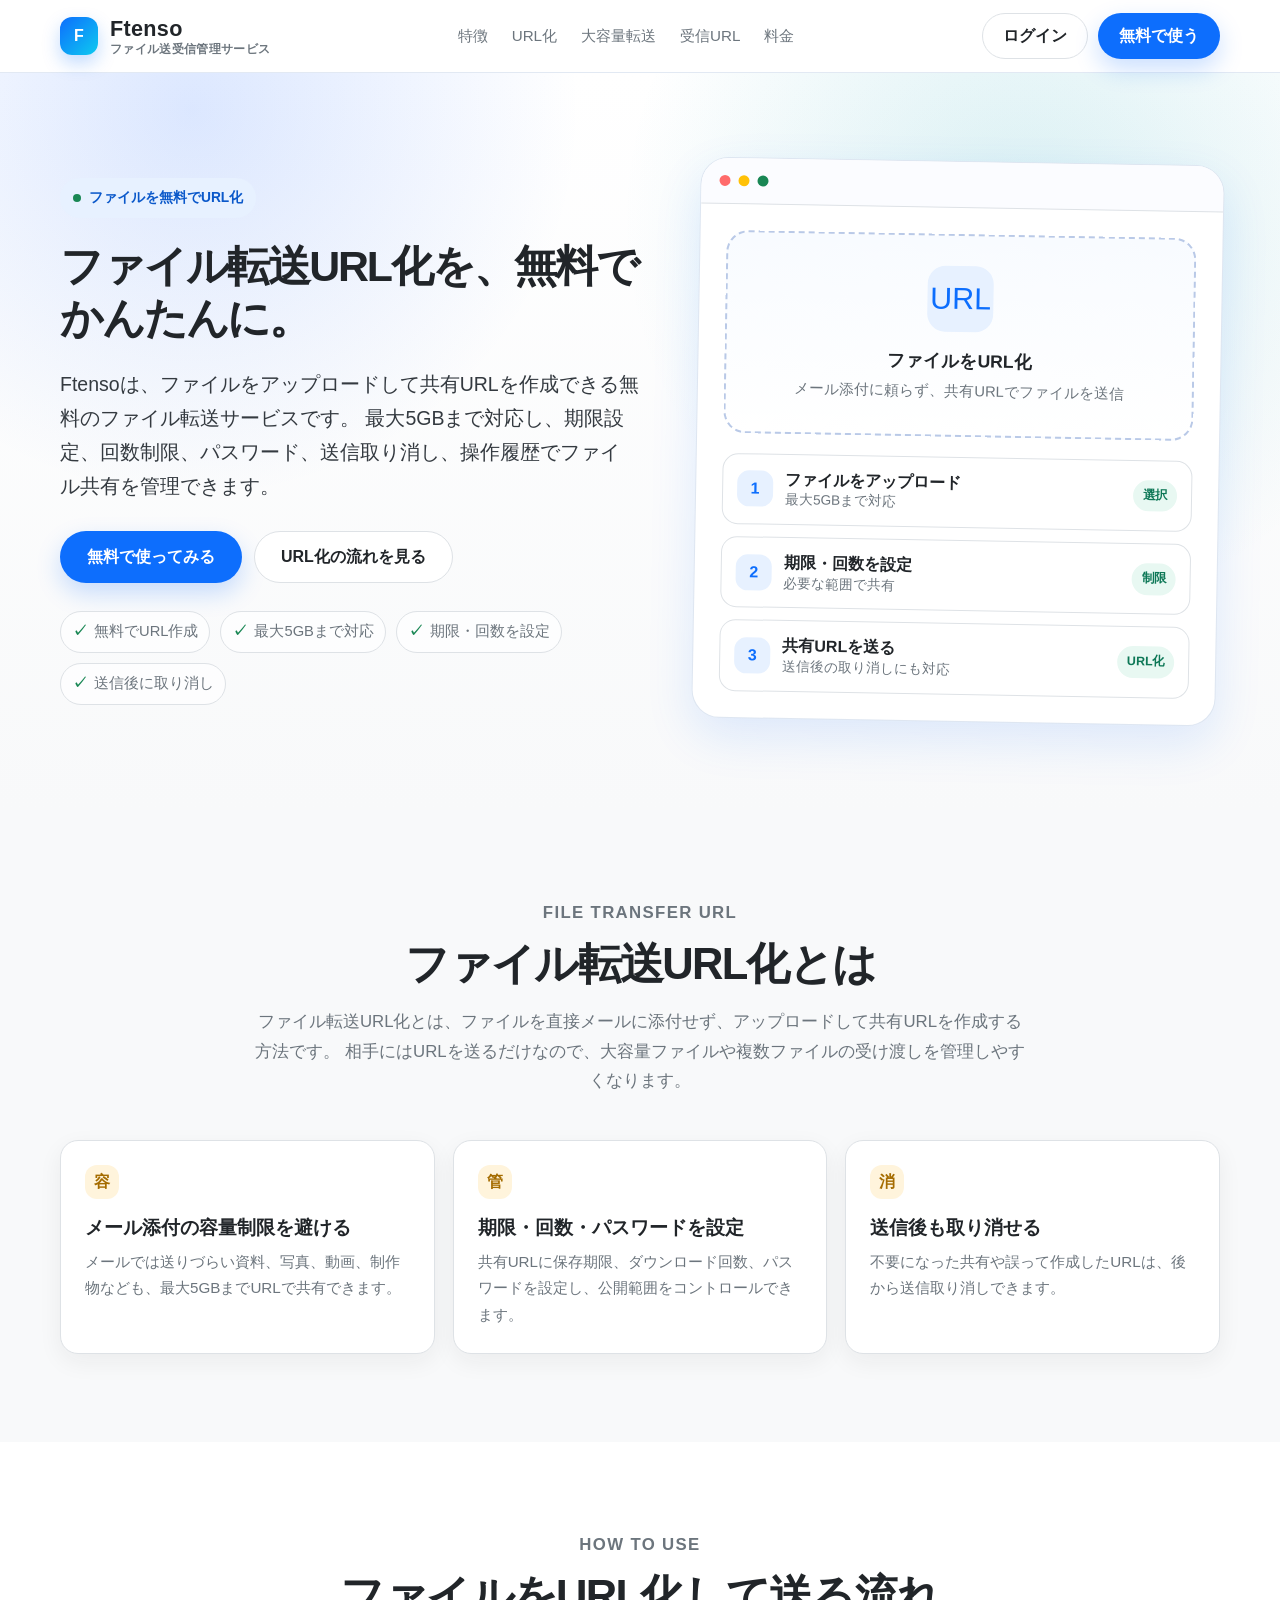
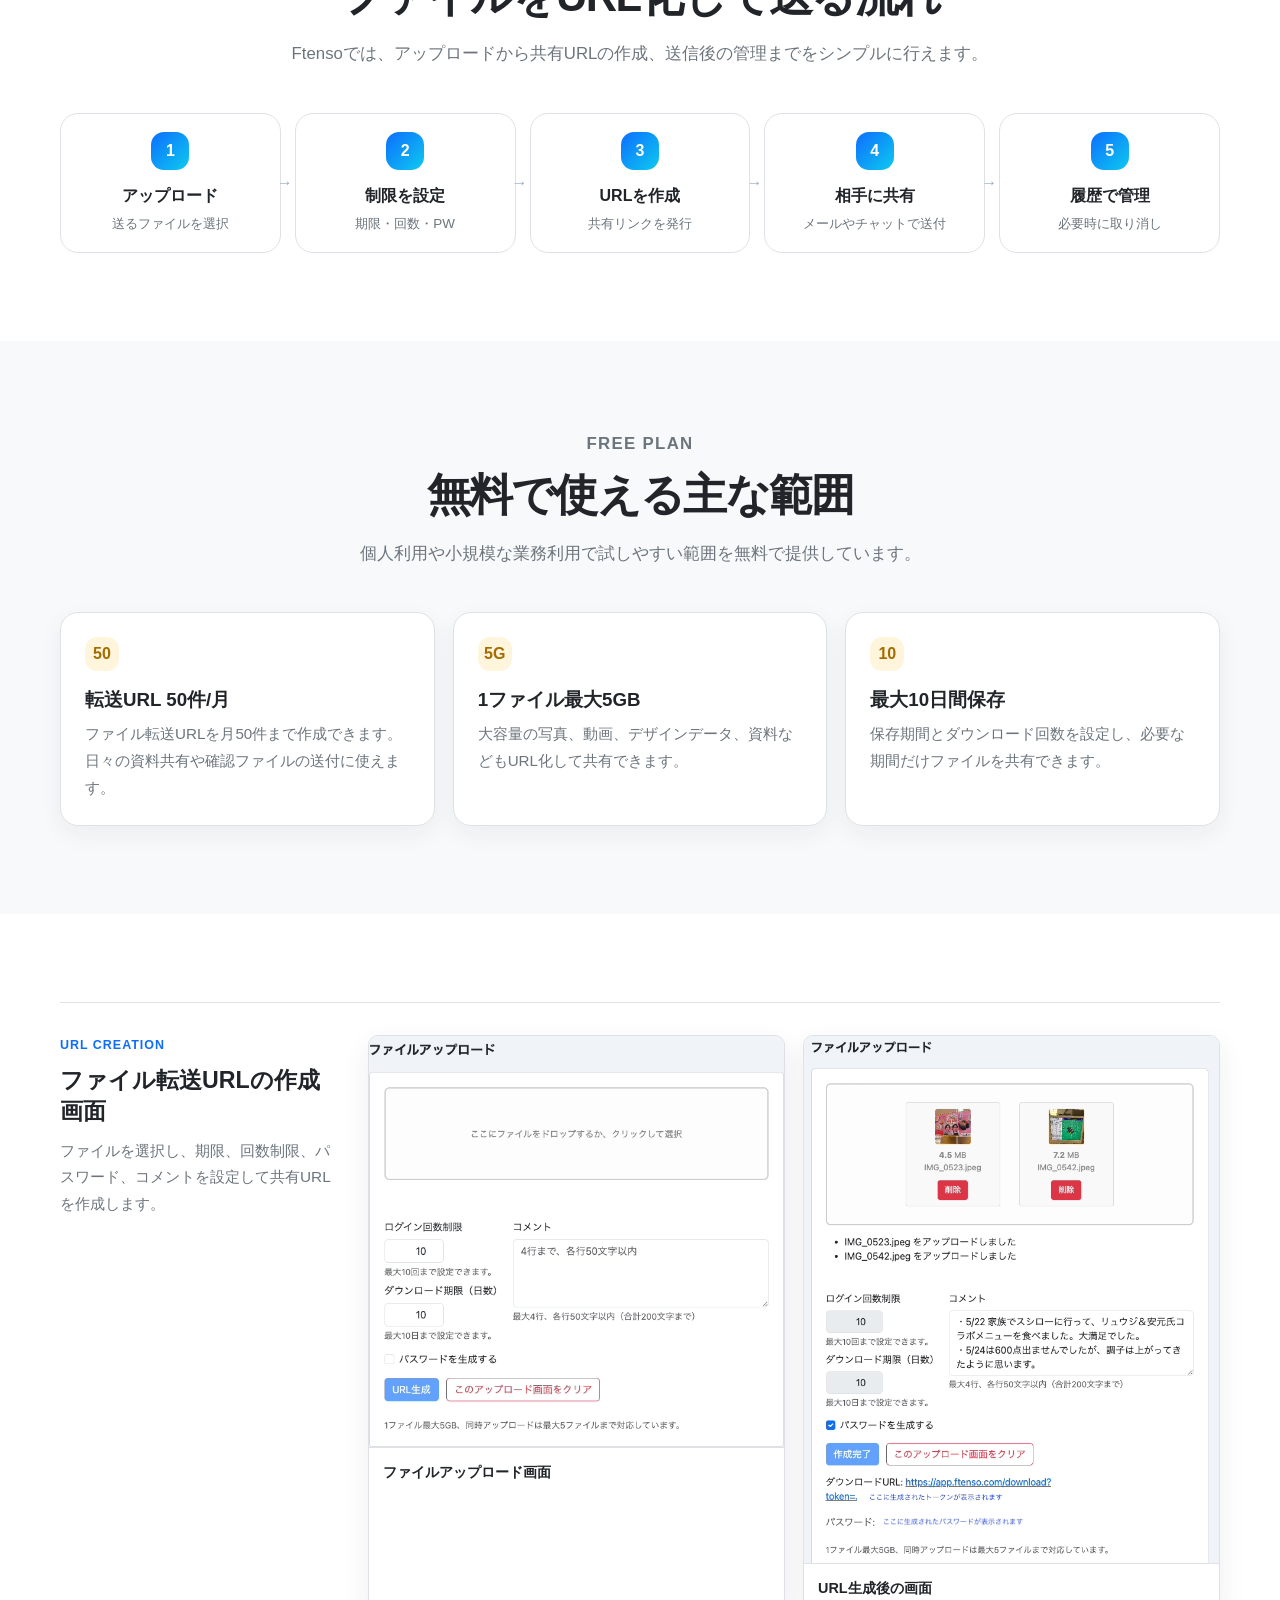
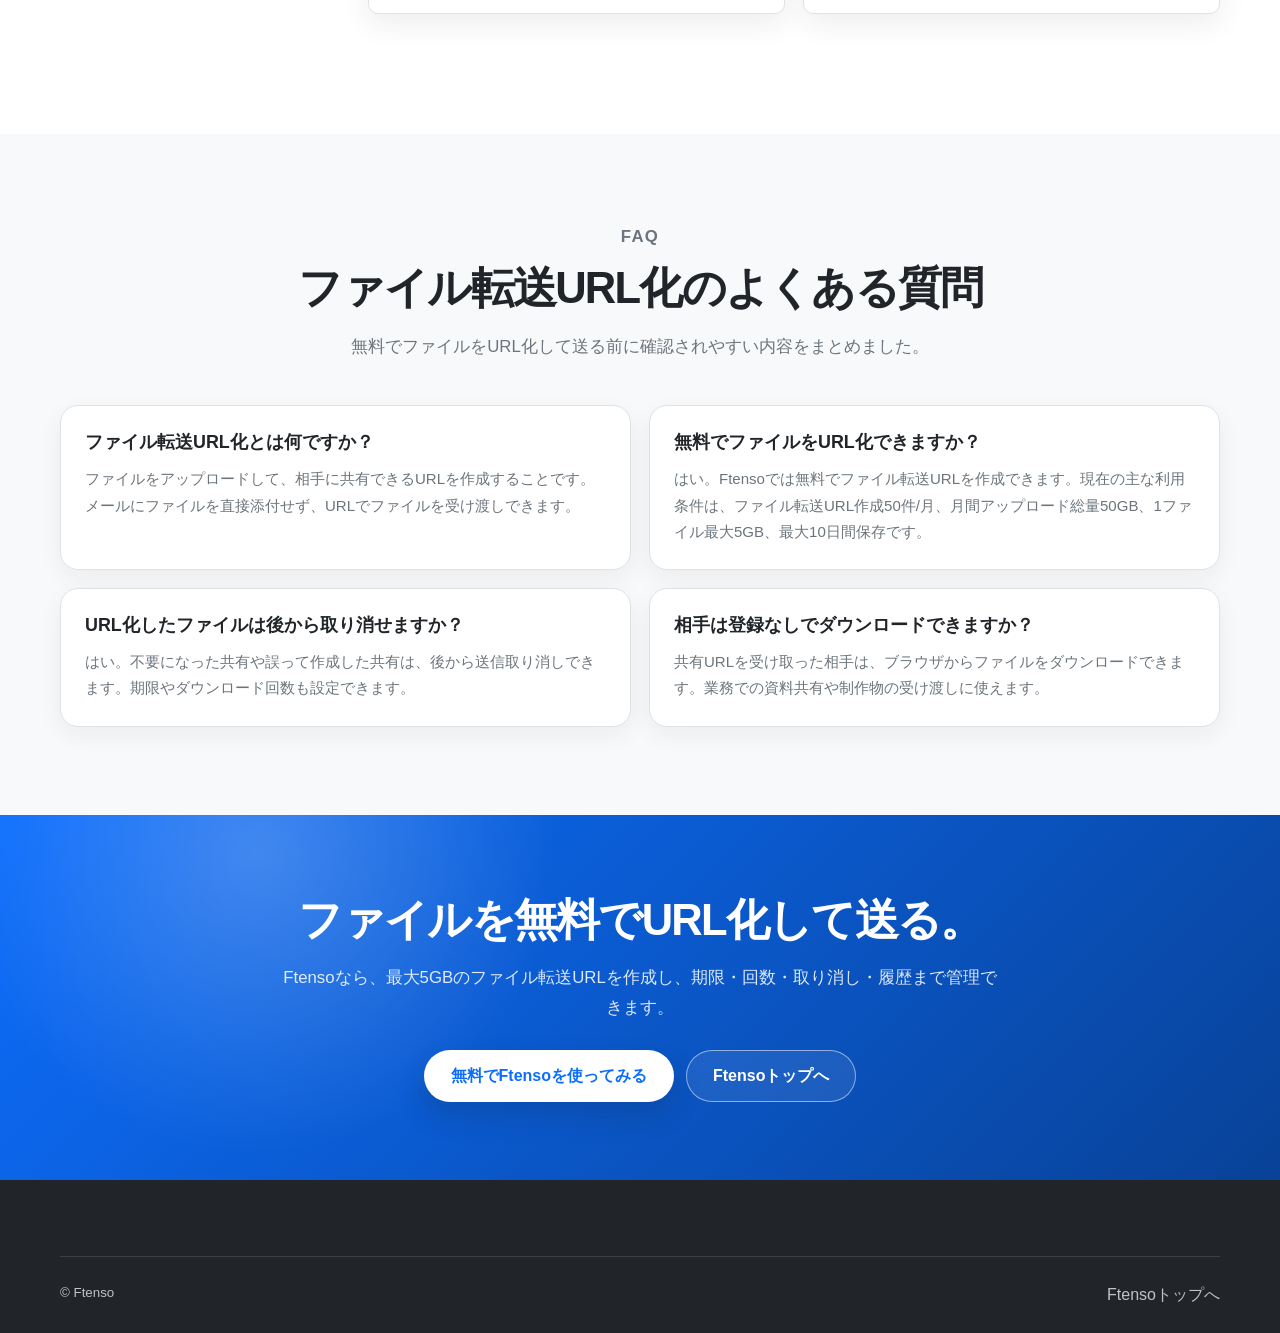
==== file-transfer-url/index.html @ f156f537 "2026/6/2-3 update" ====
<!DOCTYPE html>
<html lang="ja">
<head>
  <!-- Google tag (gtag.js) -->
<script async src="https://www.googletagmanager.com/gtag/js?id=G-C4SGN38MDK"></script>
<script>
  window.dataLayer = window.dataLayer || [];
  function gtag(){dataLayer.push(arguments);}
  gtag('js', new Date());

  gtag('config', 'G-C4SGN38MDK');
</script>
  <meta charset="UTF-8" />
  <meta name="viewport" content="width=device-width, initial-scale=1.0" />
  <title>ファイル転送URL化を無料で｜最大5GBまでURLで送れるFtenso</title>
  <meta name="description" content="ファイル転送URL化を無料で行うならFtenso。ファイルをアップロードして共有URLを作成し、最大5GBまで送信できます。期限設定、回数制限、パスワード、送信取り消し、操作履歴に対応。" />
  <meta name="robots" content="index, follow" />
  <link rel="canonical" href="https://www.ftenso.com/file-transfer-url/" />
  <meta property="og:type" content="article" />
  <meta property="og:site_name" content="Ftenso" />
  <meta property="og:title" content="ファイル転送URL化を無料で｜最大5GBまでURLで送れるFtenso" />
  <meta property="og:description" content="ファイルをアップロードして共有URLを作成。最大5GB、期限設定、回数制限、パスワード、送信取り消し、操作履歴に対応。" />
  <meta property="og:url" content="https://www.ftenso.com/file-transfer-url/" />
  <meta name="twitter:card" content="summary" />
  <link rel="stylesheet" href="/style.css" />
  <script type="application/ld+json">
  {
    "@context": "https://schema.org",
    "@graph": [
      {
        "@type": "WebPage",
        "@id": "https://www.ftenso.com/file-transfer-url/#webpage",
        "url": "https://www.ftenso.com/file-transfer-url/",
        "name": "ファイル転送URL化を無料で｜最大5GBまでURLで送れるFtenso",
        "description": "ファイル転送URL化を無料で行うならFtenso。ファイルをアップロードして共有URLを作成し、最大5GBまで送信できます。",
        "inLanguage": "ja",
        "isPartOf": {"@id": "https://www.ftenso.com/#website"},
        "dateModified": "2026-06-02",
        "breadcrumb": {"@id": "https://www.ftenso.com/file-transfer-url/#breadcrumb"},
        "about": {"@id": "https://www.ftenso.com/file-transfer-url/#software"}
      },
      {
        "@type": "BreadcrumbList",
        "@id": "https://www.ftenso.com/file-transfer-url/#breadcrumb",
        "itemListElement": [
          {"@type": "ListItem", "position": 1, "name": "Ftenso", "item": "https://www.ftenso.com/"},
          {"@type": "ListItem", "position": 2, "name": "ファイル転送URL化", "item": "https://www.ftenso.com/file-transfer-url/"}
        ]
      },
      {
        "@type": "SoftwareApplication",
        "@id": "https://www.ftenso.com/file-transfer-url/#software",
        "name": "Ftenso",
        "applicationCategory": "BusinessApplication",
        "operatingSystem": "Web",
        "url": "https://www.ftenso.com/file-transfer-url/",
        "offers": {"@type": "Offer", "price": "0", "priceCurrency": "JPY"},
        "description": "ファイルをURL化して共有できる無料のファイル転送サービス。最大5GB、期限設定、回数制限、パスワード、送信取り消し、操作履歴に対応。"
      },
      {
        "@type": "FAQPage",
        "@id": "https://www.ftenso.com/file-transfer-url/#faq",
        "name": "ファイル転送URL化のよくある質問",
        "mainEntity": [
          {
            "@type": "Question",
            "name": "ファイル転送URL化とは何ですか？",
            "acceptedAnswer": {
              "@type": "Answer",
              "text": "ファイルをアップロードして、相手に共有できるURLを作成することです。メールにファイルを直接添付せず、URLを送ることでファイルを受け渡しできます。"
            }
          },
          {
            "@type": "Question",
            "name": "無料でファイルをURL化できますか？",
            "acceptedAnswer": {
              "@type": "Answer",
              "text": "はい。Ftensoでは無料でファイル転送URLを作成できます。現在の主な利用条件は、ファイル転送URL作成50件/月、月間アップロード総量50GB、1ファイル最大5GB、最大10日間保存です。"
            }
          },
          {
            "@type": "Question",
            "name": "URL化したファイルは後から取り消せますか？",
            "acceptedAnswer": {
              "@type": "Answer",
              "text": "はい。不要になった共有や誤って作成した共有は、後から送信取り消しできます。期限やダウンロード回数も設定できます。"
            }
          }
        ]
      }
    ]
  }
  </script>
</head>
<body id="top">
  <header class="site-header">
    <div class="container header-inner">
      <a class="brand" href="/" aria-label="Ftenso トップへ">
        <span class="brand-mark">F</span>
        <span class="brand-text"><span class="brand-name">Ftenso</span><span class="brand-sub">ファイル送受信管理サービス</span></span>
      </a>
      <nav class="nav" aria-label="メインナビゲーション">
        <a href="/#concept">特徴</a>
        <a href="/file-transfer-url/">URL化</a>
        <a href="/large-file-transfer/">大容量転送</a>
        <a href="/receive-file/">受信URL</a>
        <a href="/#price">料金</a>
      </nav>
      <div class="header-actions">
        <a class="btn btn-ghost" href="https://app.ftenso.com/auth/login">ログイン</a>
        <a class="btn btn-primary" href="https://app.ftenso.com/auth/register">無料で使う</a>
      </div>
    </div>
  </header>

  <main>
    <section class="hero">
      <div class="container hero-grid">
        <div class="hero-copy">
          <p class="eyebrow">ファイルを無料でURL化</p>
          <h1>ファイル転送URL化を、無料でかんたんに。</h1>
          <p class="hero-lead">
            Ftensoは、ファイルをアップロードして共有URLを作成できる無料のファイル転送サービスです。
            最大5GBまで対応し、期限設定、回数制限、パスワード、送信取り消し、操作履歴でファイル共有を管理できます。
          </p>
          <div class="hero-actions">
            <a class="btn btn-primary btn-large" href="https://app.ftenso.com/auth/register">無料で使ってみる</a>
            <a class="btn btn-ghost btn-large" href="#howto">URL化の流れを見る</a>
          </div>
          <ul class="hero-points" aria-label="ファイル転送URL化の特徴">
            <li>無料でURL作成</li>
            <li>最大5GBまで対応</li>
            <li>期限・回数を設定</li>
            <li>送信後に取り消し</li>
          </ul>
        </div>
        <div class="hero-visual" aria-label="Ftensoのファイル転送URL化イメージ">
          <div class="mock-window">
            <div class="window-bar"><span></span><span></span><span></span></div>
            <div class="mock-body">
              <div class="drop-area">
                <div class="drop-icon">URL</div>
                <strong>ファイルをURL化</strong>
                <span>メール添付に頼らず、共有URLでファイルを送信</span>
              </div>
              <div class="activity-list">
                <div class="activity-item">
                  <div class="activity-icon">1</div>
                  <div><strong>ファイルをアップロード</strong><span>最大5GBまで対応</span></div>
                  <em>選択</em>
                </div>
                <div class="activity-item">
                  <div class="activity-icon">2</div>
                  <div><strong>期限・回数を設定</strong><span>必要な範囲で共有</span></div>
                  <em>制限</em>
                </div>
                <div class="activity-item">
                  <div class="activity-icon">3</div>
                  <div><strong>共有URLを送る</strong><span>送信後の取り消しにも対応</span></div>
                  <em>URL化</em>
                </div>
              </div>
            </div>
          </div>
        </div>
      </div>
    </section>

    <section class="section">
      <div class="container">
        <div class="section-head">
          <p class="section-kicker">File Transfer URL</p>
          <h2>ファイル転送URL化とは</h2>
          <p>
            ファイル転送URL化とは、ファイルを直接メールに添付せず、アップロードして共有URLを作成する方法です。
            相手にはURLを送るだけなので、大容量ファイルや複数ファイルの受け渡しを管理しやすくなります。
          </p>
        </div>
        <div class="problem-grid">
          <article class="problem-card">
            <span class="card-num">容</span>
            <h3>メール添付の容量制限を避ける</h3>
            <p>メールでは送りづらい資料、写真、動画、制作物なども、最大5GBまでURLで共有できます。</p>
          </article>
          <article class="problem-card">
            <span class="card-num">管</span>
            <h3>期限・回数・パスワードを設定</h3>
            <p>共有URLに保存期限、ダウンロード回数、パスワードを設定し、公開範囲をコントロールできます。</p>
          </article>
          <article class="problem-card">
            <span class="card-num">消</span>
            <h3>送信後も取り消せる</h3>
            <p>不要になった共有や誤って作成したURLは、後から送信取り消しできます。</p>
          </article>
        </div>
      </div>
    </section>

    <section id="howto" class="section section-white">
      <div class="container">
        <div class="section-head">
          <p class="section-kicker">How To Use</p>
          <h2>ファイルをURL化して送る流れ</h2>
          <p>Ftensoでは、アップロードから共有URLの作成、送信後の管理までをシンプルに行えます。</p>
        </div>
        <div class="flow flow-compact">
          <div class="flow-step"><span>1</span><strong>アップロード</strong><p>送るファイルを選択</p></div>
          <div class="flow-step"><span>2</span><strong>制限を設定</strong><p>期限・回数・PW</p></div>
          <div class="flow-step"><span>3</span><strong>URLを作成</strong><p>共有リンクを発行</p></div>
          <div class="flow-step"><span>4</span><strong>相手に共有</strong><p>メールやチャットで送付</p></div>
          <div class="flow-step"><span>5</span><strong>履歴で管理</strong><p>必要時に取り消し</p></div>
        </div>
      </div>
    </section>

    <section class="section">
      <div class="container">
        <div class="section-head">
          <p class="section-kicker">Free Plan</p>
          <h2>無料で使える主な範囲</h2>
          <p>個人利用や小規模な業務利用で試しやすい範囲を無料で提供しています。</p>
        </div>
        <div class="problem-grid">
          <article class="problem-card">
            <span class="card-num">50</span>
            <h3>転送URL 50件/月</h3>
            <p>ファイル転送URLを月50件まで作成できます。日々の資料共有や確認ファイルの送付に使えます。</p>
          </article>
          <article class="problem-card">
            <span class="card-num">5G</span>
            <h3>1ファイル最大5GB</h3>
            <p>大容量の写真、動画、デザインデータ、資料などもURL化して共有できます。</p>
          </article>
          <article class="problem-card">
            <span class="card-num">10</span>
            <h3>最大10日間保存</h3>
            <p>保存期間とダウンロード回数を設定し、必要な期間だけファイルを共有できます。</p>
          </article>
        </div>
      </div>
    </section>

    <section class="section section-white">
      <div class="container">
        <div class="screen-section">
          <div class="screen-copy">
            <p class="screen-label">URL Creation</p>
            <h3>ファイル転送URLの作成画面</h3>
            <p>ファイルを選択し、期限、回数制限、パスワード、コメントを設定して共有URLを作成します。</p>
          </div>
          <div class="screen-grid screen-grid-two">
            <figure class="screen-card">
              <picture>
                <source srcset="/static/screenshots/file-send-upload.avif" type="image/avif" />
                <img src="/static/screenshots/file-send-upload.png" width="672" height="665" alt="Ftensoのファイル転送アップロード画面。ファイルを選択して無料で共有URLを作成できる画面" loading="lazy" decoding="async" />
              </picture>
              <figcaption>ファイルアップロード画面</figcaption>
            </figure>
            <figure class="screen-card">
              <picture>
                <source srcset="/static/screenshots/file-send-url.avif" type="image/avif" />
                <img src="/static/screenshots/file-send-url.png" width="702" height="891" alt="Ftensoのファイル転送URL生成後の画面。期限、回数制限、パスワード付きでファイルをURL化" loading="lazy" decoding="async" />
              </picture>
              <figcaption>URL生成後の画面</figcaption>
            </figure>
          </div>
        </div>
      </div>
    </section>

    <section id="faq" class="section">
      <div class="container">
        <div class="section-head">
          <p class="section-kicker">FAQ</p>
          <h2>ファイル転送URL化のよくある質問</h2>
          <p>無料でファイルをURL化して送る前に確認されやすい内容をまとめました。</p>
        </div>
        <div class="faq-grid">
          <article class="faq-card">
            <h3>ファイル転送URL化とは何ですか？</h3>
            <p>ファイルをアップロードして、相手に共有できるURLを作成することです。メールにファイルを直接添付せず、URLでファイルを受け渡しできます。</p>
          </article>
          <article class="faq-card">
            <h3>無料でファイルをURL化できますか？</h3>
            <p>はい。Ftensoでは無料でファイル転送URLを作成できます。現在の主な利用条件は、ファイル転送URL作成50件/月、月間アップロード総量50GB、1ファイル最大5GB、最大10日間保存です。</p>
          </article>
          <article class="faq-card">
            <h3>URL化したファイルは後から取り消せますか？</h3>
            <p>はい。不要になった共有や誤って作成した共有は、後から送信取り消しできます。期限やダウンロード回数も設定できます。</p>
          </article>
          <article class="faq-card">
            <h3>相手は登録なしでダウンロードできますか？</h3>
            <p>共有URLを受け取った相手は、ブラウザからファイルをダウンロードできます。業務での資料共有や制作物の受け渡しに使えます。</p>
          </article>
        </div>
      </div>
    </section>

    <section class="cta">
      <div class="container cta-inner">
        <h2>ファイルを無料でURL化して送る。</h2>
        <p>Ftensoなら、最大5GBのファイル転送URLを作成し、期限・回数・取り消し・履歴まで管理できます。</p>
        <div class="cta-actions">
          <a class="btn btn-white btn-large" href="https://app.ftenso.com/auth/register">無料でFtensoを使ってみる</a>
          <a class="btn btn-outline-white btn-large" href="/">Ftensoトップへ</a>
        </div>
      </div>
    </section>
  </main>

  <footer class="footer">
    <div class="container footer-bottom">
      <small>© Ftenso</small>
      <a href="/">Ftensoトップへ</a>
    </div>
  </footer>
</body>
</html>
---- style.css ----
:root {
  /* app.ftenso.com に近い Bootstrap 系の青・白・グレー基調 */
  --bg: #f8f9fa;
  --bg-soft: #e7f1ff;
  --white: #ffffff;
  --navy: #212529;
  --text: #343a40;
  --muted: #6c757d;
  --line: #dee2e6;
  --primary: #0d6efd;
  --primary-dark: #0a58ca;
  --accent: #0dcaf0;
  --green: #198754;
  --yellow: #ffc107;
  --danger: #dc3545;
  --shadow: 0 18px 48px rgba(13, 110, 253, 0.12);
  --radius: 18px;
  --radius-sm: 10px;
  --max: 1160px;
}

* {
  box-sizing: border-box;
}

html {
  scroll-behavior: smooth;
}

body {
  margin: 0;
  font-family:
    -apple-system,
    BlinkMacSystemFont,
    "Segoe UI",
    "Hiragino Kaku Gothic ProN",
    "Yu Gothic",
    Meiryo,
    sans-serif;
  color: var(--text);
  background: var(--bg);
  line-height: 1.75;
}

a {
  color: inherit;
  text-decoration: none;
}

img {
  max-width: 100%;
}

.container {
  width: min(var(--max), calc(100% - 40px));
  margin: 0 auto;
}

.site-header {
  position: sticky;
  top: 0;
  z-index: 10;
  background: rgba(255, 255, 255, 0.92);
  backdrop-filter: blur(16px);
  border-bottom: 1px solid rgba(219, 228, 240, 0.8);
}

.header-inner {
  min-height: 72px;
  display: flex;
  align-items: center;
  justify-content: space-between;
  gap: 24px;
}

.brand {
  display: inline-flex;
  align-items: center;
  gap: 12px;
  color: var(--navy);
  font-weight: 800;
  letter-spacing: 0.02em;
}

.brand-mark {
  width: 38px;
  height: 38px;
  display: grid;
  place-items: center;
  flex: none;
  color: #fff;
  font-weight: 900;
  border-radius: 12px;
  background: linear-gradient(135deg, var(--primary), var(--accent));
  box-shadow: 0 8px 18px rgba(13, 110, 253, 0.25);
}

.brand-text {
  display: grid;
  line-height: 1.2;
}

.brand-name {
  font-size: 1.35rem;
}

.brand-sub {
  font-size: 0.74rem;
  color: var(--muted);
  font-weight: 700;
}

.nav {
  display: flex;
  align-items: center;
  gap: 24px;
  font-size: 0.95rem;
  color: var(--muted);
}

.nav a:hover {
  color: var(--primary);
}

.header-actions {
  display: flex;
  align-items: center;
  gap: 10px;
}

.btn {
  min-height: 46px;
  display: inline-flex;
  align-items: center;
  justify-content: center;
  gap: 8px;
  padding: 0 20px;
  border: 1px solid transparent;
  border-radius: 999px;
  font-weight: 800;
  white-space: nowrap;
  cursor: pointer;
  transition:
    transform 0.18s ease,
    box-shadow 0.18s ease,
    background 0.18s ease,
    border-color 0.18s ease;
}

.btn:hover {
  transform: translateY(-1px);
}

.btn-primary {
  background: var(--primary);
  color: #fff;
  box-shadow: 0 10px 24px rgba(13, 110, 253, 0.22);
}

.btn-primary:hover {
  background: var(--primary-dark);
}

.btn-ghost {
  background: #fff;
  border-color: var(--line);
  color: var(--navy);
}

.btn-white {
  background: #fff;
  color: var(--primary);
  box-shadow: 0 14px 28px rgba(16, 33, 63, 0.18);
}

.btn-outline-white {
  color: #fff;
  border-color: rgba(255, 255, 255, 0.5);
  background: rgba(255, 255, 255, 0.08);
}

.btn-large {
  min-height: 52px;
  padding-inline: 26px;
}

.full-width {
  width: 100%;
}

.hero {
  position: relative;
  overflow: hidden;
  padding: 88px 0;
  background:
    radial-gradient(circle at 15% 5%, rgba(36, 107, 254, 0.16), transparent 30%),
    radial-gradient(circle at 80% 20%, rgba(22, 163, 184, 0.16), transparent 34%),
    linear-gradient(180deg, #fff 0%, #f8f9fa 100%);
}

.hero-grid {
  display: grid;
  grid-template-columns: 1.05fr 0.95fr;
  gap: 56px;
  align-items: center;
}

.eyebrow {
  display: inline-flex;
  align-items: center;
  gap: 8px;
  padding: 8px 13px;
  margin: 0 0 22px;
  border-radius: 999px;
  background: #e7f1ff;
  color: var(--primary-dark);
  font-weight: 900;
  font-size: 0.86rem;
}

.eyebrow::before {
  content: "";
  width: 8px;
  height: 8px;
  border-radius: 999px;
  background: var(--green);
}

h1,
h2,
h3,
p {
  margin-top: 0;
}

h1 {
  margin-bottom: 22px;
  color: var(--navy);
  font-size: clamp(2rem, 3.35vw, 3.35rem);
  line-height: 1.22;
  letter-spacing: -0.05em;
}

.hero-lead {
  max-width: 650px;
  margin-bottom: 28px;
  color: var(--text);
  font-size: clamp(1.02rem, 1.8vw, 1.22rem);
}

.hero-lead strong {
  color: var(--navy);
  background: linear-gradient(transparent 62%, rgba(36, 107, 254, 0.18) 62%);
}

.hero-actions {
  display: flex;
  flex-wrap: wrap;
  gap: 12px;
  margin-bottom: 28px;
}

.hero-points {
  display: flex;
  flex-wrap: wrap;
  gap: 10px;
  padding: 0;
  margin: 0;
  list-style: none;
  color: var(--muted);
  font-size: 0.92rem;
}

.hero-points li {
  display: inline-flex;
  align-items: center;
  gap: 7px;
  padding: 7px 11px;
  border: 1px solid var(--line);
  border-radius: 999px;
  background: rgba(255, 255, 255, 0.74);
}

.hero-points li::before {
  content: "✓";
  color: var(--green);
  font-weight: 900;
}

.hero-visual {
  position: relative;
}

.mock-window {
  position: relative;
  overflow: hidden;
  background: #fff;
  border: 1px solid rgba(219, 228, 240, 0.9);
  border-radius: 28px;
  box-shadow: var(--shadow);
  transform: rotate(1deg);
}

.window-bar {
  height: 46px;
  display: flex;
  align-items: center;
  gap: 8px;
  padding: 0 18px;
  background: #fbfcff;
  border-bottom: 1px solid var(--line);
}

.window-bar span {
  width: 11px;
  height: 11px;
  border-radius: 50%;
  background: #e3e9f2;
}

.window-bar span:nth-child(1) {
  background: #ff6b6b;
}

.window-bar span:nth-child(2) {
  background: #ffc107;
}

.window-bar span:nth-child(3) {
  background: #198754;
}

.mock-body {
  padding: 26px;
}

.drop-area {
  margin-bottom: 20px;
  padding: 30px;
  text-align: center;
  border: 2px dashed #b9c9e7;
  border-radius: 22px;
  background: linear-gradient(180deg, #f8fbff, #fff);
}

.drop-icon {
  width: 66px;
  height: 66px;
  display: grid;
  place-items: center;
  margin: 0 auto 14px;
  color: var(--primary);
  font-size: 1.9rem;
  border-radius: 18px;
  background: #e7f1ff;
}

.drop-area strong {
  display: block;
  color: var(--navy);
  font-size: 1.1rem;
}

.drop-area span {
  color: var(--muted);
  font-size: 0.92rem;
}

.activity-list {
  display: grid;
  gap: 12px;
}

.activity-item {
  display: grid;
  grid-template-columns: 36px 1fr auto;
  align-items: center;
  gap: 12px;
  padding: 14px;
  border: 1px solid var(--line);
  border-radius: 16px;
  background: #fff;
}

.activity-icon {
  width: 36px;
  height: 36px;
  display: grid;
  place-items: center;
  color: var(--primary);
  font-weight: 900;
  border-radius: 12px;
  background: #e7f1ff;
}

.activity-item strong {
  display: block;
  color: var(--navy);
  line-height: 1.35;
}

.activity-item span {
  display: block;
  color: var(--muted);
  font-size: 0.85rem;
  line-height: 1.45;
}

.activity-item em {
  padding: 5px 10px;
  color: #0e7857;
  background: #e8f8f2;
  border-radius: 999px;
  font-style: normal;
  font-weight: 900;
  font-size: 0.78rem;
}

.floating-card {
  position: absolute;
  z-index: 2;
  display: inline-flex;
  align-items: center;
  gap: 8px;
  padding: 12px 14px;
  color: var(--navy);
  background: rgba(255, 255, 255, 0.94);
  border: 1px solid var(--line);
  border-radius: 16px;
  box-shadow: 0 14px 34px rgba(16, 33, 63, 0.14);
  font-size: 0.9rem;
}

.floating-card span {
  width: 22px;
  height: 22px;
  display: grid;
  place-items: center;
  color: #fff;
  background: var(--green);
  border-radius: 50%;
  font-size: 0.78rem;
}

.floating-card-top {
  top: 26px;
  right: -10px;
}

.floating-card-bottom {
  left: -10px;
  bottom: 34px;
}

.section {
  padding: 88px 0;
}

.section-white {
  background: #fff;
}

.section-head {
  max-width: 780px;
  margin: 0 auto 44px;
  text-align: center;
}

.section-kicker {
  margin-bottom: 10px;
  color: var(--primary);
  font-weight: 900;
  letter-spacing: 0.08em;
  font-size: 0.84rem;
  text-transform: uppercase;
}

.section-kicker-light {
  color: #9fc4ff;
}

h2 {
  margin-bottom: 16px;
  color: var(--navy);
  font-size: clamp(1.9rem, 3.4vw, 3rem);
  line-height: 1.25;
  letter-spacing: -0.04em;
}

.section-head p {
  color: var(--muted);
  font-size: 1.05rem;
}

.problem-grid,
.feature-grid,
.pricing-grid {
  display: grid;
  grid-template-columns: repeat(3, 1fr);
  gap: 18px;
}

.problem-card,
.feature-card,
.use-card,
.price-card {
  background: #fff;
  border: 1px solid var(--line);
  border-radius: var(--radius);
  box-shadow: 0 8px 24px rgba(33, 37, 41, 0.06);
}

.problem-card {
  padding: 24px;
}

.card-num {
  width: 34px;
  height: 34px;
  display: grid;
  place-items: center;
  margin-bottom: 16px;
  color: #a56c00;
  background: #fff4dc;
  border-radius: 12px;
  font-weight: 900;
}

.problem-card h3,
.feature-card h3,
.use-card h3,
.price-card h3 {
  margin-bottom: 8px;
  color: var(--navy);
  font-size: 1.17rem;
  line-height: 1.4;
}

.problem-card p,
.feature-card p,
.use-card p,
.price-card p {
  margin-bottom: 0;
  color: var(--muted);
  font-size: 0.95rem;
}

.flow {
  display: grid;
  grid-template-columns: repeat(5, 1fr);
  gap: 14px;
}

.flow-step {
  position: relative;
  padding: 22px 16px;
  text-align: center;
  border: 1px solid var(--line);
  border-radius: 18px;
  background: #fff;
}

.flow-step::after {
  content: "→";
  position: absolute;
  top: 50%;
  right: -13px;
  transform: translateY(-50%);
  color: #9badc6;
  font-weight: 900;
}

.flow-step:last-child::after {
  display: none;
}

.flow-step span {
  width: 44px;
  height: 44px;
  display: grid;
  place-items: center;
  margin: 0 auto 12px;
  color: #fff;
  background: linear-gradient(135deg, var(--primary), var(--accent));
  border-radius: 15px;
  font-weight: 900;
}

.flow-step strong {
  display: block;
  color: var(--navy);
}

.flow-step p {
  margin: 4px 0 0;
  color: var(--muted);
  font-size: 0.84rem;
  line-height: 1.5;
}

.feature-grid {
  grid-template-columns: repeat(4, 1fr);
}

.feature-card {
  min-height: 238px;
  padding: 26px;
}

.feature-icon {
  width: 48px;
  height: 48px;
  display: grid;
  place-items: center;
  margin-bottom: 18px;
  color: var(--primary);
  background: #e7f1ff;
  border-radius: 16px;
  font-size: 1.35rem;
  font-weight: 900;
}

.feature-card-main {
  color: #fff;
  background: linear-gradient(135deg, #084298, #0d6efd);
  border-color: transparent;
  box-shadow: 0 22px 52px rgba(36, 107, 254, 0.24);
}

.feature-card-main h3,
.feature-card-main p {
  color: #fff;
}

.feature-card-main .feature-icon {
  color: #fff;
  background: rgba(255, 255, 255, 0.16);
}

.use-grid {
  display: grid;
  grid-template-columns: repeat(4, 1fr);
  gap: 18px;
}

.use-card {
  padding: 24px;
}

.use-card > span {
  width: 42px;
  height: 42px;
  display: grid;
  place-items: center;
  margin-bottom: 14px;
  color: var(--primary);
  background: #e7f1ff;
  border-radius: 14px;
  font-weight: 900;
}

.security-section {
  background: #fff;
}

.security-band {
  position: relative;
  overflow: hidden;
  display: grid;
  grid-template-columns: 0.9fr 1.1fr;
  gap: 40px;
  align-items: start;
  padding: 52px;
  color: #fff;
  background: linear-gradient(135deg, #052c65, #0a58ca);
  border-radius: 32px;
}

.security-band::before {
  content: "";
  position: absolute;
  top: -80px;
  right: -80px;
  width: 340px;
  height: 340px;
  background: rgba(36, 107, 254, 0.35);
  border-radius: 50%;
  filter: blur(4px);
}

.security-band > * {
  position: relative;
  z-index: 1;
}

.security-band h2,
.security-band p {
  color: #fff;
}

.security-band p {
  opacity: 0.82;
}

.security-grid {
  display: grid;
  grid-template-columns: repeat(2, 1fr);
  gap: 14px;
}

.security-grid article {
  padding: 18px;
  background: rgba(255, 255, 255, 0.1);
  border: 1px solid rgba(255, 255, 255, 0.16);
  border-radius: var(--radius);
}

.security-grid h3 {
  margin-bottom: 6px;
  color: #fff;
  font-size: 1.05rem;
}

.security-grid p {
  margin-bottom: 0;
  font-size: 0.88rem;
}

.price-card {
  position: relative;
  overflow: hidden;
  padding: 28px;
}

.price-card-featured {
  border: 2px solid var(--primary);
  box-shadow: 0 22px 54px rgba(36, 107, 254, 0.18);
  transform: translateY(-8px);
}

.plan-badge {
  display: inline-flex;
  align-items: center;
  padding: 5px 10px;
  margin-bottom: 14px;
  color: var(--primary-dark);
  background: #e7f1ff;
  border-radius: 999px;
  font-weight: 900;
  font-size: 0.78rem;
}

.plan-badge-muted {
  color: var(--muted);
  background: #f1f5fb;
}

.price {
  display: flex;
  align-items: baseline;
  gap: 6px;
  margin: 18px 0 20px;
  color: var(--navy);
}

.price strong {
  font-size: 2.2rem;
  line-height: 1;
}

.price span {
  color: var(--muted);
  font-weight: 800;
}

.check-list {
  display: grid;
  gap: 10px;
  padding: 0;
  margin: 20px 0 0;
  list-style: none;
  color: var(--text);
  font-size: 0.94rem;
}

.check-list li {
  display: flex;
  gap: 9px;
}

.check-list li::before {
  content: "✓";
  flex: none;
  color: var(--green);
  font-weight: 900;
}

.spec-list {
  margin-top: 24px;
}

.note {
  margin-top: 18px;
  color: var(--muted);
  font-size: 0.82rem;
}

.news-section {
  padding: 0 0 88px;
}

.news-box {
  display: grid;
  grid-template-columns: 260px 1fr;
  gap: 30px;
  padding: 30px;
  background: #fff;
  border: 1px solid var(--line);
  border-radius: var(--radius);
  box-shadow: 0 8px 24px rgba(33, 37, 41, 0.06);
}

.news-box h2 {
  margin-bottom: 0;
  font-size: 1.7rem;
}

.news-box ul {
  padding: 0;
  margin: 0;
  list-style: none;
}

.news-box li {
  padding: 12px 0;
  color: var(--text);
  border-bottom: 1px solid var(--line);
}

.news-box li:last-child {
  border-bottom: none;
}

.news-box time {
  margin-right: 10px;
  color: var(--primary);
  font-weight: 900;
}

.cta {
  padding: 78px 0;
  color: #fff;
  text-align: center;
  background:
    radial-gradient(circle at 20% 10%, rgba(255, 255, 255, 0.22), transparent 28%),
    linear-gradient(135deg, var(--primary), #084298);
}

.cta h2 {
  color: #fff;
}

.cta p {
  max-width: 720px;
  margin: 0 auto 28px;
  color: rgba(255, 255, 255, 0.86);
  font-size: 1.05rem;
}

.cta-actions {
  display: flex;
  justify-content: center;
  flex-wrap: wrap;
  gap: 12px;
}

.footer {
  padding: 44px 0 24px;
  color: rgba(255, 255, 255, 0.72);
  background: #212529;
}

.footer-grid {
  display: grid;
  grid-template-columns: 1.4fr 0.8fr 0.9fr 0.8fr;
  gap: 28px;
}

.footer-brand {
  color: #fff;
}

.footer .brand-sub {
  color: rgba(255, 255, 255, 0.62);
}

.footer-copy {
  margin-top: 14px;
  color: rgba(255, 255, 255, 0.72);
}

.footer h3 {
  margin-bottom: 12px;
  color: #fff;
  font-size: 1rem;
}

.footer ul {
  display: grid;
  gap: 8px;
  padding: 0;
  margin: 0;
  list-style: none;
}

.footer a:hover {
  color: #fff;
}

.footer-bottom {
  display: flex;
  justify-content: space-between;
  gap: 16px;
  padding-top: 24px;
  margin-top: 32px;
  border-top: 1px solid rgba(255, 255, 255, 0.12);
  flex-wrap: wrap;
}

.seo-link-grid,
.faq-grid {
  display: grid;
  grid-template-columns: repeat(3, 1fr);
  gap: 18px;
}

.seo-link-card,
.faq-card {
  padding: 24px;
  background: #fff;
  border: 1px solid var(--line);
  border-radius: var(--radius);
  box-shadow: 0 8px 24px rgba(33, 37, 41, 0.06);
}

.seo-link-card {
  display: grid;
  align-content: start;
  gap: 10px;
  min-height: 190px;
}

.seo-link-card:hover {
  border-color: rgba(13, 110, 253, 0.45);
  box-shadow: 0 14px 34px rgba(13, 110, 253, 0.12);
  transform: translateY(-1px);
}

.seo-link-card span {
  width: fit-content;
  padding: 5px 10px;
  color: var(--primary-dark);
  background: #e7f1ff;
  border-radius: 999px;
  font-size: 0.78rem;
  font-weight: 900;
}

.seo-link-card strong,
.faq-card h3 {
  color: var(--navy);
  font-size: 1.12rem;
  line-height: 1.45;
}

.seo-link-card p,
.faq-card p {
  margin-bottom: 0;
  color: var(--muted);
  font-size: 0.94rem;
}

.faq-grid {
  grid-template-columns: repeat(2, 1fr);
}

.faq-card h3 {
  margin-bottom: 10px;
}


.concept-split {
  display: grid;
  grid-template-columns: repeat(3, 1fr);
  gap: 18px;
}

.concept-card {
  display: grid;
  align-content: start;
  gap: 12px;
}

.mini-list {
  display: grid;
  gap: 8px;
  margin: 4px 0 0;
  padding: 0;
  list-style: none;
  color: var(--text);
  font-size: 0.92rem;
}

.mini-list li {
  position: relative;
  padding-left: 22px;
}

.mini-list li::before {
  content: "";
  position: absolute;
  top: 0.75em;
  left: 0;
  width: 8px;
  height: 8px;
  border-radius: 50%;
  background: var(--green);
  transform: translateY(-50%);
}

.screen-section {
  display: grid;
  grid-template-columns: 280px 1fr;
  gap: 28px;
  align-items: start;
  padding: 32px 0;
  border-top: 1px solid var(--line);
}

.section-head + .screen-section {
  border-top: 0;
  padding-top: 0;
}

.screen-copy {
  position: sticky;
  top: 96px;
}

.screen-label {
  margin-bottom: 8px;
  color: var(--primary);
  font-size: 0.78rem;
  font-weight: 900;
  letter-spacing: 0.08em;
  text-transform: uppercase;
}

.screen-copy h3 {
  margin-bottom: 10px;
  color: var(--navy);
  font-size: 1.45rem;
  line-height: 1.35;
}

.screen-copy p:last-child {
  margin-bottom: 0;
  color: var(--muted);
  font-size: 0.96rem;
}

.screen-grid {
  display: grid;
  gap: 18px;
}

.screen-grid-two {
  grid-template-columns: repeat(2, 1fr);
}

.screen-grid-three {
  grid-template-columns: repeat(3, 1fr);
}

.screen-card {
  margin: 0;
  overflow: hidden;
  background: #fff;
  border: 1px solid var(--line);
  border-radius: var(--radius-sm);
  box-shadow: 0 10px 28px rgba(33, 37, 41, 0.08);
}

.screen-card picture {
  display: block;
  background: #fff;
}

.screen-card img {
  display: block;
  width: 100%;
  height: auto;
  background: #fff;
}

.screen-card figcaption {
  padding: 12px 14px;
  color: var(--navy);
  font-size: 0.9rem;
  font-weight: 800;
  border-top: 1px solid var(--line);
}

.workflow-section {
  background: linear-gradient(180deg, #f8f9fa 0%, #eef5ff 100%);
}

.workflow-split {
  display: grid;
  gap: 22px;
}

.workflow-card {
  padding: 26px;
  background: #fff;
  border: 1px solid var(--line);
  border-radius: var(--radius);
  box-shadow: 0 10px 28px rgba(33, 37, 41, 0.07);
}

.workflow-card h3 {
  margin-bottom: 18px;
  color: var(--navy);
  font-size: 1.32rem;
}

.flow-compact .flow-step {
  padding: 18px 12px;
}

.flow-compact .flow-step span {
  width: 38px;
  height: 38px;
  border-radius: 13px;
}

@media (max-width: 1120px) {
  .feature-grid {
    grid-template-columns: repeat(3, 1fr);
  }
}

@media (max-width: 980px) {
  .nav {
    display: none;
  }

  .hero-grid,
  .security-band {
    grid-template-columns: 1fr;
  }

  .hero {
    padding-top: 64px;
  }

  .mock-window {
    transform: none;
  }

  .problem-grid,
  .feature-grid,
  .pricing-grid,
  .seo-link-grid,
  .concept-split {
    grid-template-columns: repeat(2, 1fr);
  }

  .use-grid {
    grid-template-columns: repeat(2, 1fr);
  }

  .screen-section {
    grid-template-columns: 1fr;
  }

  .screen-copy {
    position: static;
  }

  .screen-grid-three {
    grid-template-columns: repeat(2, 1fr);
  }

  .flow {
    grid-template-columns: 1fr;
  }

  .flow-step {
    display: grid;
    grid-template-columns: 54px 1fr;
    gap: 12px;
    align-items: center;
    text-align: left;
  }

  .flow-step span {
    margin: 0;
  }

  .flow-step::after {
    display: none;
  }

  .price-card-featured {
    transform: none;
  }

  .news-box {
    grid-template-columns: 1fr;
  }

  .footer-grid {
    grid-template-columns: repeat(2, 1fr);
  }
}

@media (max-width: 640px) {
  .container {
    width: min(100% - 28px, var(--max));
  }

  .header-inner {
    min-height: 66px;
  }

  .brand-sub {
    display: none;
  }

  .header-actions .btn-ghost {
    display: none;
  }

  .btn {
    min-height: 42px;
    padding: 0 15px;
    font-size: 0.9rem;
  }

  .btn-large {
    width: 100%;
  }

  h1 {
    font-size: 2rem;
  }

  .hero-actions {
    display: grid;
  }

  .problem-grid,
  .feature-grid,
  .use-grid,
  .security-grid,
  .pricing-grid,
  .concept-split,
  .seo-link-grid,
  .faq-grid,
  .screen-grid-two,
  .screen-grid-three,
  .footer-grid {
    grid-template-columns: 1fr;
  }

  .section {
    padding: 64px 0;
  }

  .screen-section {
    padding: 26px 0;
  }

  .security-band {
    padding: 30px 22px;
    border-radius: 24px;
  }

  .mock-body {
    padding: 18px;
  }

  .drop-area {
    padding: 24px 16px;
  }

  .activity-item {
    grid-template-columns: 34px 1fr;
  }

  .activity-item em {
    grid-column: 2;
    justify-self: start;
  }

  .floating-card {
    display: none;
  }

  .news-section {
    padding-bottom: 64px;
  }

  .footer-bottom {
    display: grid;
  }
}
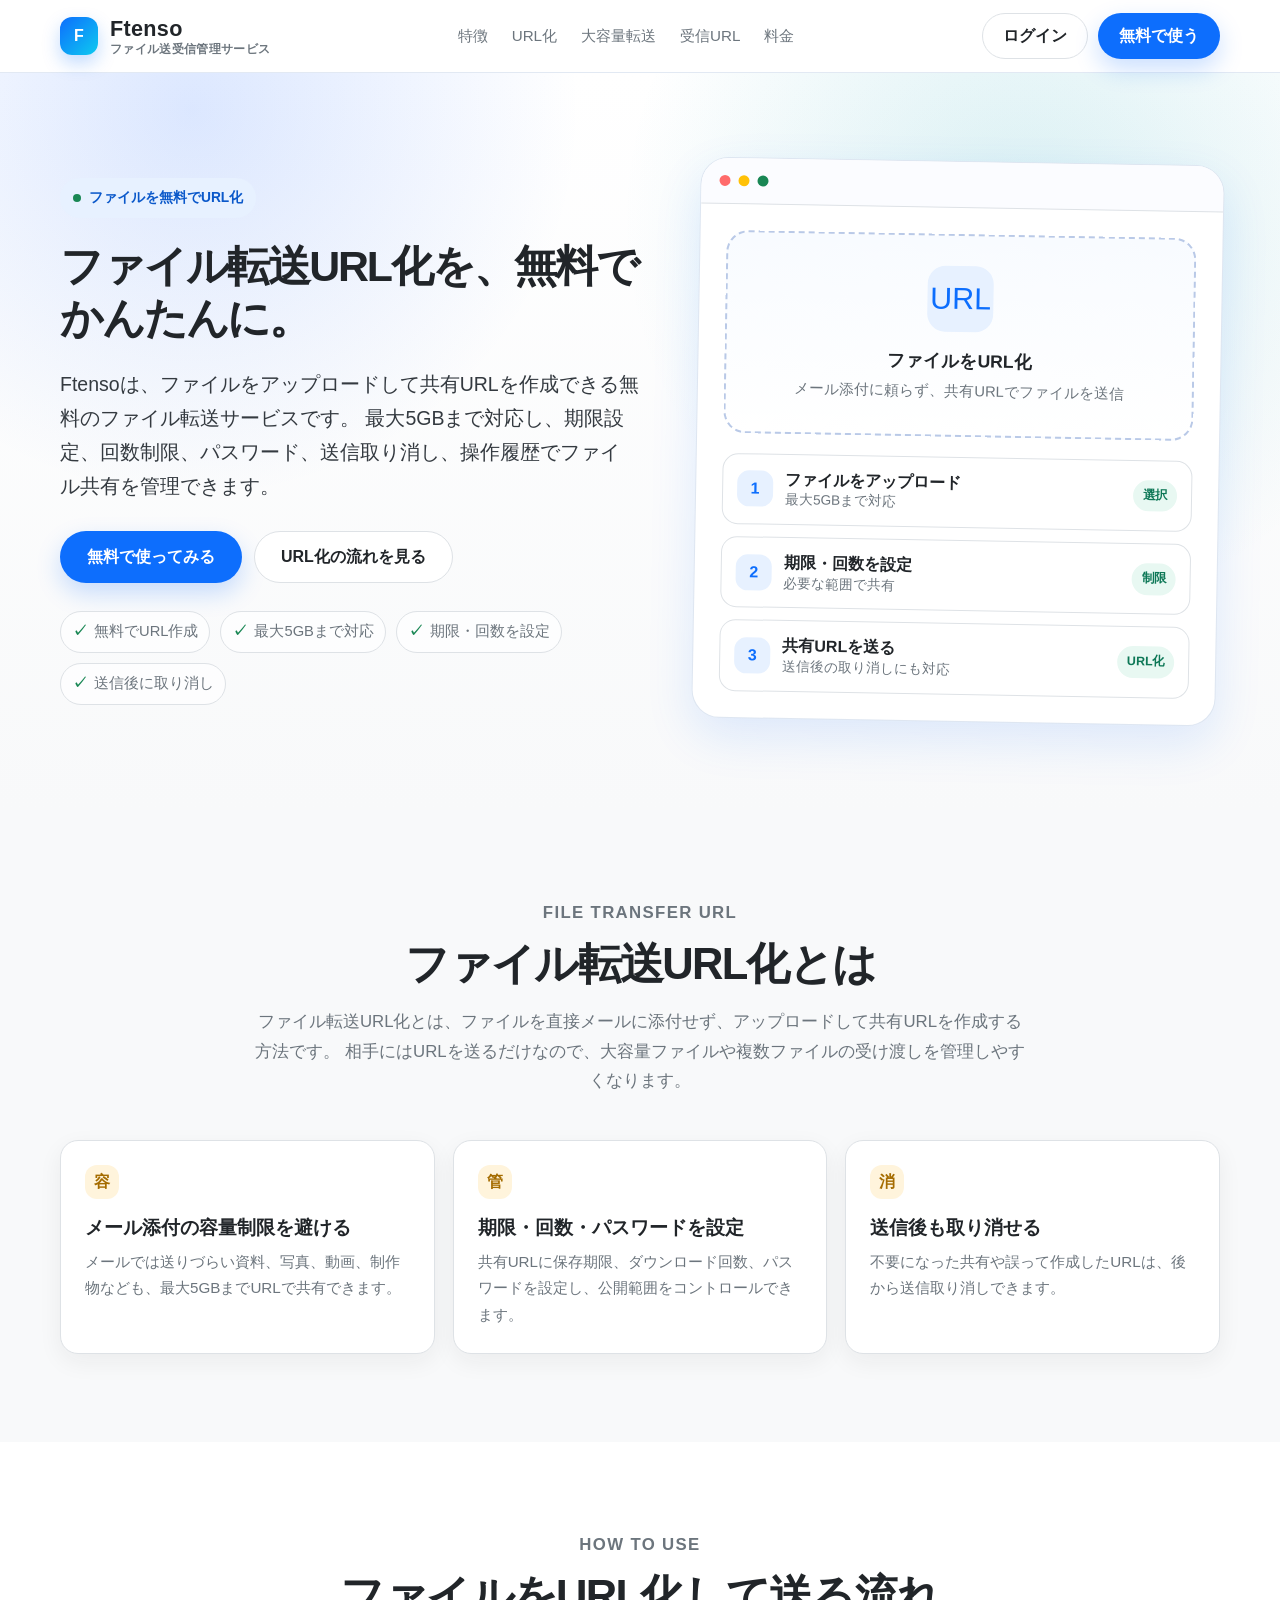
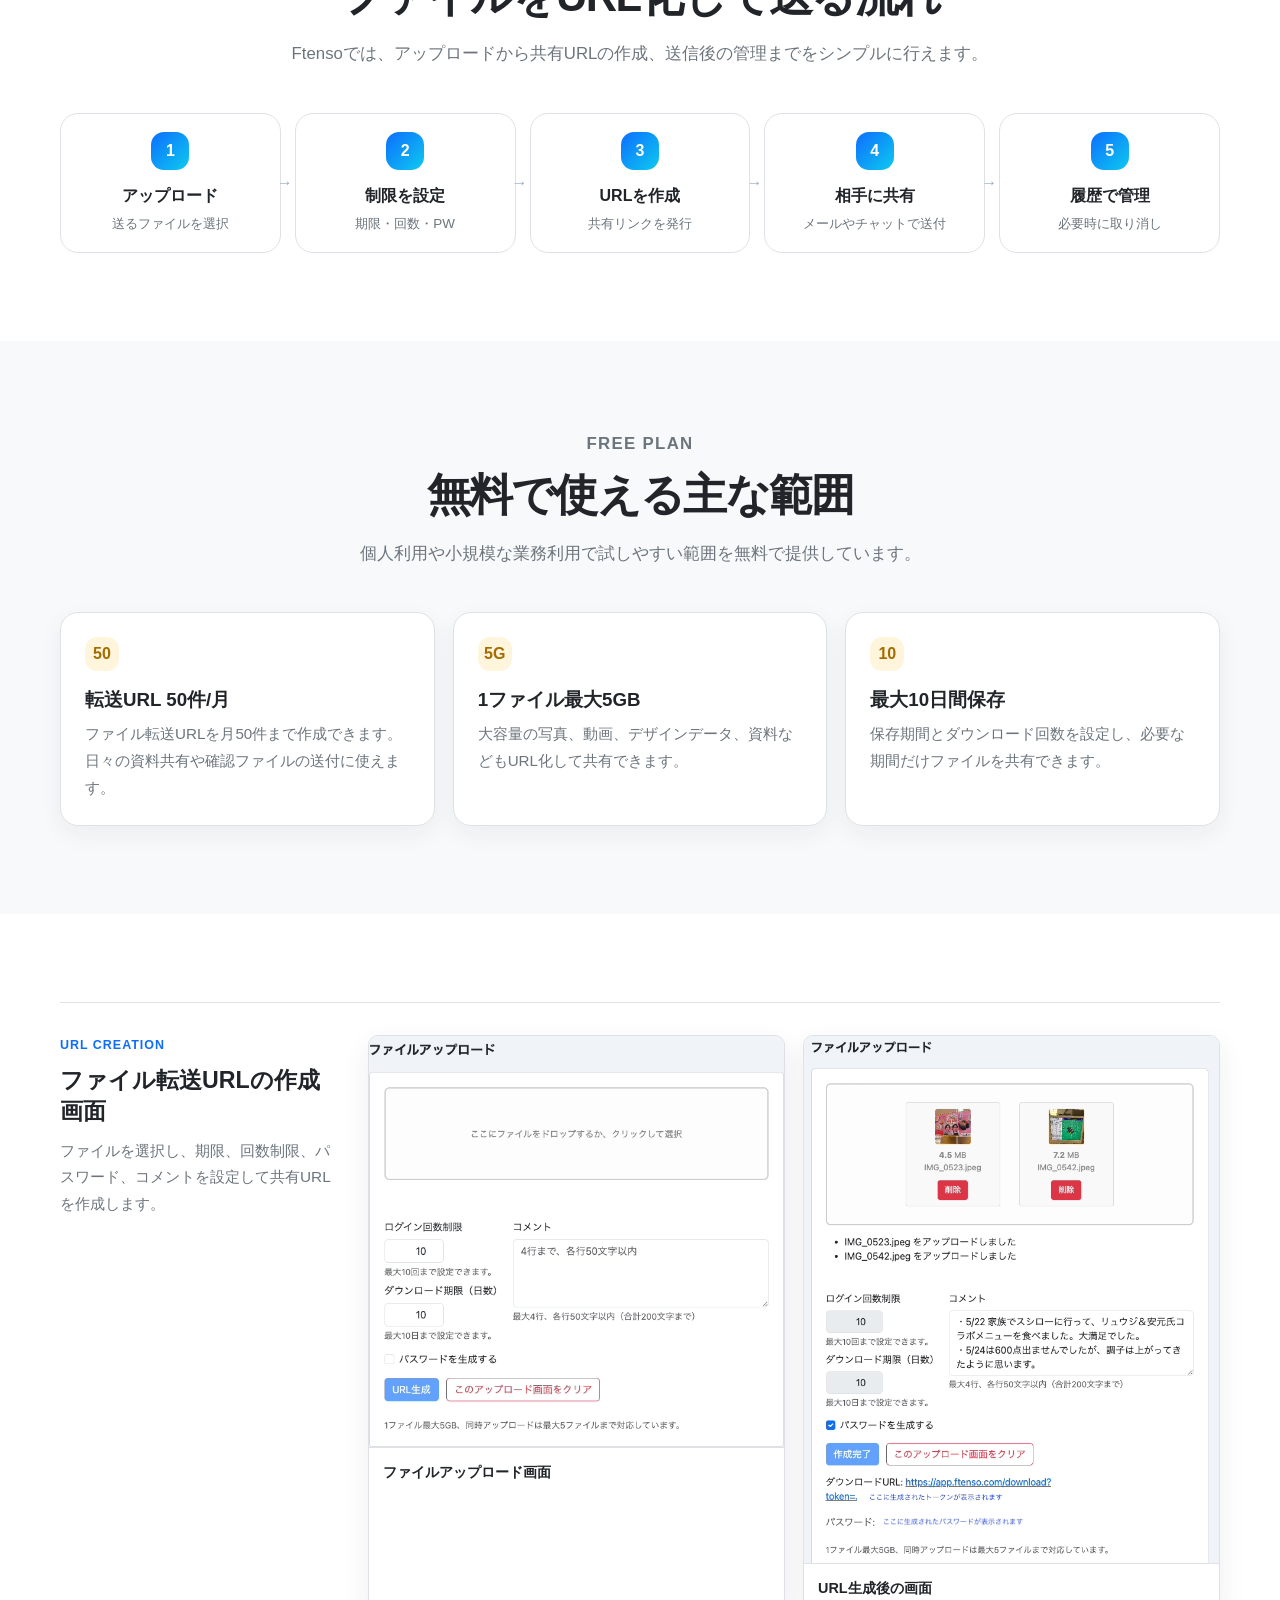
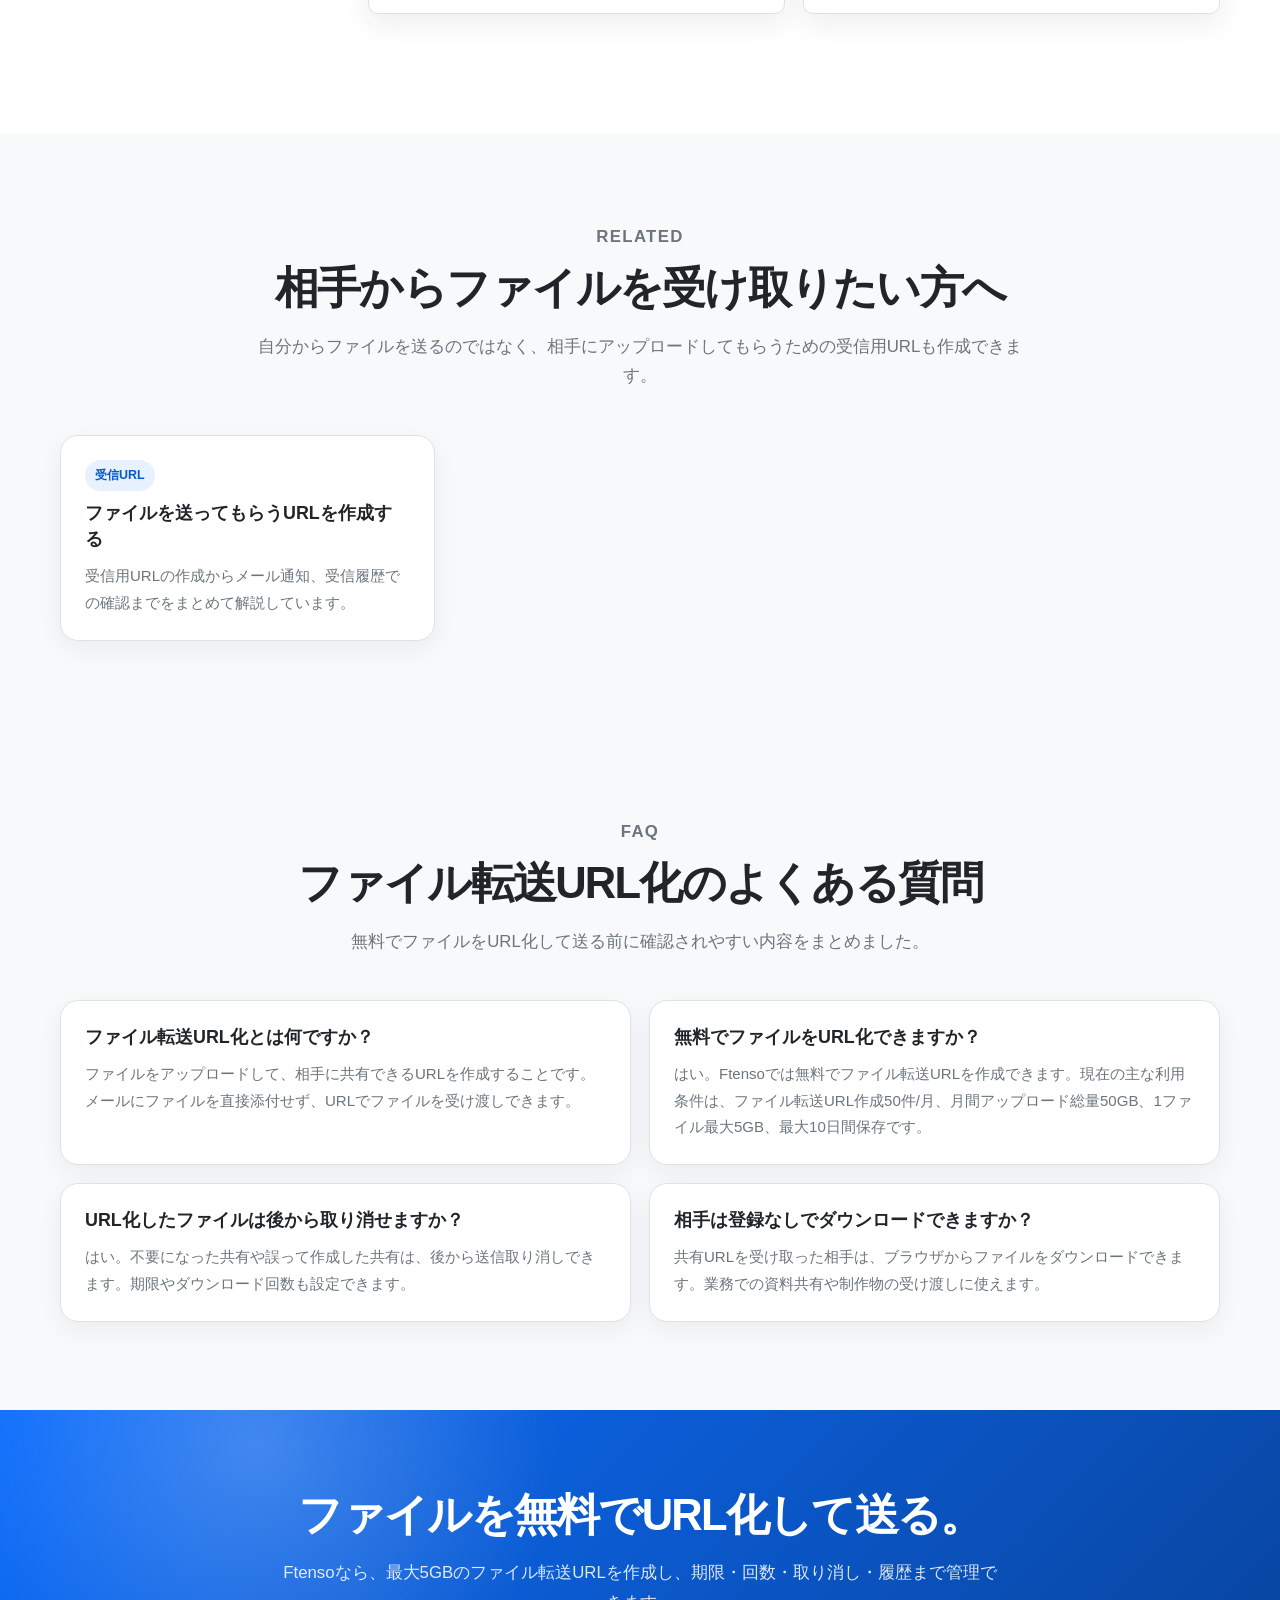
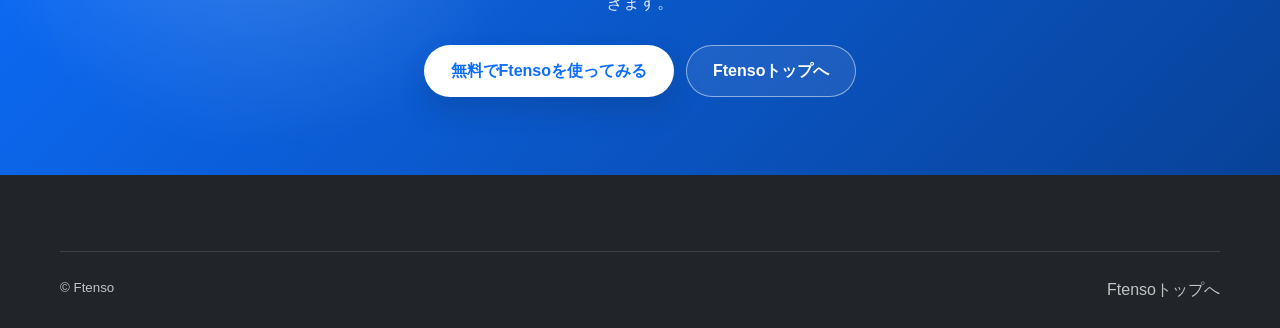
==== commit 90ebf3e6: "2026/9/6 update" ====
--- a/file-transfer-url/index.html
+++ b/file-transfer-url/index.html
@@ -35,7 +35,7 @@
         "description": "ファイル転送URL化を無料で行うならFtenso。ファイルをアップロードして共有URLを作成し、最大5GBまで送信できます。",
         "inLanguage": "ja",
         "isPartOf": {"@id": "https://www.ftenso.com/#website"},
-        "dateModified": "2026-06-02",
+        "dateModified": "2026-09-06",
         "breadcrumb": {"@id": "https://www.ftenso.com/file-transfer-url/#breadcrumb"},
         "about": {"@id": "https://www.ftenso.com/file-transfer-url/#software"}
       },
@@ -268,6 +268,23 @@
       </div>
     </section>
 
+    <section class="section">
+      <div class="container">
+        <div class="section-head">
+          <p class="section-kicker">Related</p>
+          <h2>相手からファイルを受け取りたい方へ</h2>
+          <p>自分からファイルを送るのではなく、相手にアップロードしてもらうための受信用URLも作成できます。</p>
+        </div>
+        <div class="seo-link-grid">
+          <a class="seo-link-card" href="/receive-file/">
+            <span>受信URL</span>
+            <strong>ファイルを送ってもらうURLを作成する</strong>
+            <p>受信用URLの作成からメール通知、受信履歴での確認までをまとめて解説しています。</p>
+          </a>
+        </div>
+      </div>
+    </section>
+
     <section id="faq" class="section">
       <div class="container">
         <div class="section-head">
